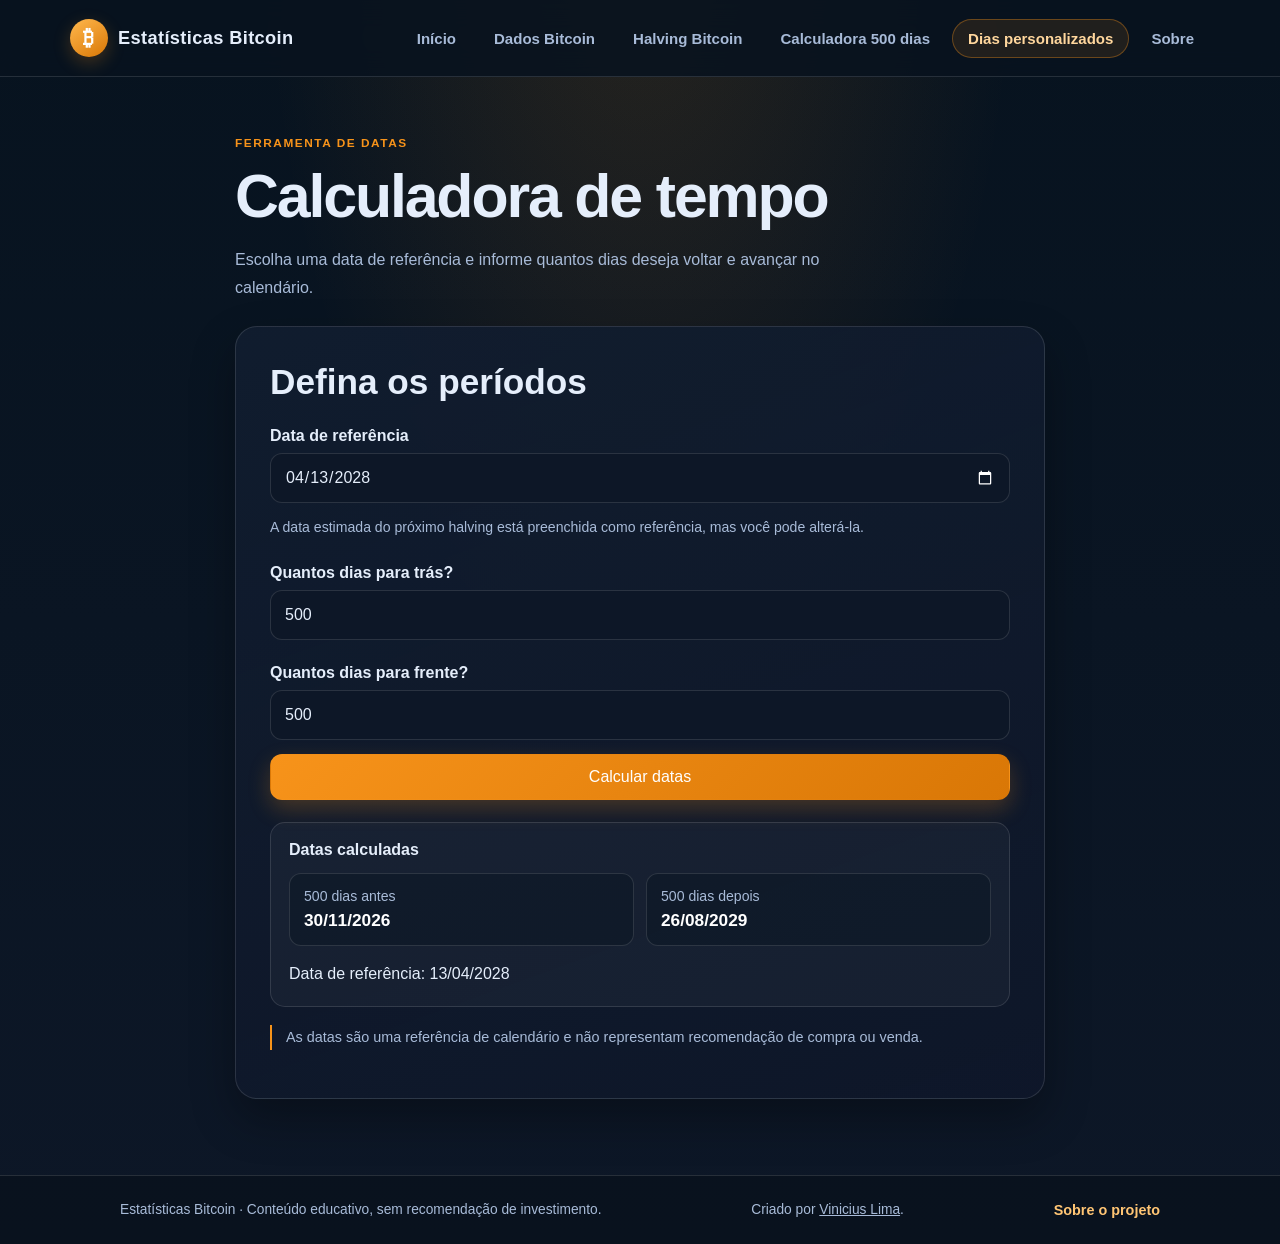
==== calculadora-tempo.html @ bfd5b89e "Organiza conteúdo de Bitcoin e halving Co-authored-by: Copilot <223556219+Copilot@users.noreply.gith" ====
<!DOCTYPE html>
<html lang="pt-BR">
<head>
  <meta charset="UTF-8">
  <meta name="viewport" content="width=device-width, initial-scale=1.0">
  <meta name="theme-color" content="#07131f">
  <meta name="description" content="Calcule datas anteriores e posteriores a uma data de referência, escolhendo quantos dias deseja.">
  <title>Calculadora de tempo | Estatísticas Bitcoin</title>
  <link rel="stylesheet" href="styles.css">
</head>
<body>
  <a class="skip-link" href="#conteudo">Pular para o conteúdo</a>
  <header class="site-header">
    <div class="nav-wrap">
      <a class="brand" href="index.html"><span class="brand-mark" aria-hidden="true">₿</span> Estatísticas Bitcoin</a>
      <nav class="nav" aria-label="Menu principal">
        <a href="index.html">Início</a>
        <a href="dados-bitcoin.html">Dados Bitcoin</a>
        <a href="halving-bitcoin.html">Halving Bitcoin</a>
        <a href="calculadora.html">Calculadora 500 dias</a>
        <a class="active" href="calculadora-tempo.html" aria-current="page">Dias personalizados</a>
        <a href="sobre.html">Sobre</a>
      </nav>
    </div>
  </header>

  <main class="container container-narrow" id="conteudo">
    <div class="page-intro">
      <span class="eyebrow">Ferramenta de datas</span>
      <h1>Calculadora de tempo</h1>
      <p>Escolha uma data de referência e informe quantos dias deseja voltar e avançar no calendário.</p>
    </div>
    <section class="card calculator-card" aria-labelledby="titulo-calculadora">
      <h2 id="titulo-calculadora">Defina os períodos</h2>
      <label class="field-label" for="dataReferencia">Data de referência</label>
      <input type="date" id="dataReferencia" value="2028-04-13" aria-describedby="ajuda-data">
      <p class="helper-text" id="ajuda-data">A data estimada do próximo halving está preenchida como referência, mas você pode alterá-la.</p>

      <label class="field-label" for="diasAntes">Quantos dias para trás?</label>
      <input type="number" id="diasAntes" min="0" step="1" value="500" inputmode="numeric">

      <label class="field-label" for="diasDepois">Quantos dias para frente?</label>
      <input type="number" id="diasDepois" min="0" step="1" value="500" inputmode="numeric">

      <button class="btn btn-primary" id="calcular" type="button">Calcular datas</button>
      <div class="result" id="saida" role="status" aria-live="polite" hidden></div>
      <p class="notice">As datas são uma referência de calendário e não representam recomendação de compra ou venda.</p>
    </section>
  </main>

  <footer class="site-footer">
    <div class="footer-inner">
      <p>Estatísticas Bitcoin · Conteúdo educativo, sem recomendação de investimento.</p>
      <p>Criado por <a href="https://github.com/viniciusLima-cell" target="_blank" rel="noopener noreferrer">Vinicius Lima</a>.</p>
      <a class="footer-link" href="sobre.html">Sobre o projeto</a>
    </div>
  </footer>

  <script>
    function calcular() {
      const dataInput = document.getElementById('dataReferencia').value;
      const diasAntesInput = document.getElementById('diasAntes').value;
      const diasDepoisInput = document.getElementById('diasDepois').value;
      const saida = document.getElementById('saida');

      if (!dataInput || diasAntesInput === '' || diasDepoisInput === '') {
        saida.textContent = 'Preencha a data de referência e os dois períodos em dias.';
        saida.hidden = false;
        return;
      }

      const [ano, mes, dia] = dataInput.split('-').map(Number);
      const referencia = new Date(ano, mes - 1, dia, 12);
      if (
        Number.isNaN(referencia.getTime()) ||
        referencia.getFullYear() !== ano ||
        referencia.getMonth() !== mes - 1 ||
        referencia.getDate() !== dia
      ) {
        saida.textContent = 'A data informada não é válida. Escolha outra data.';
        saida.hidden = false;
        return;
      }

      const diasAntes = Number(diasAntesInput);
      const diasDepois = Number(diasDepoisInput);
      if (
        !Number.isSafeInteger(diasAntes) ||
        !Number.isSafeInteger(diasDepois) ||
        diasAntes < 0 ||
        diasDepois < 0
      ) {
        saida.textContent = 'Informe uma quantidade inteira de dias igual ou maior que zero.';
        saida.hidden = false;
        return;
      }

      const dataAnterior = new Date(referencia);
      dataAnterior.setDate(dataAnterior.getDate() - diasAntes);
      const dataPosterior = new Date(referencia);
      dataPosterior.setDate(dataPosterior.getDate() + diasDepois);
      if (Number.isNaN(dataAnterior.getTime()) || Number.isNaN(dataPosterior.getTime())) {
        saida.textContent = 'Não foi possível calcular essas datas. Tente informar períodos menores.';
        saida.hidden = false;
        return;
      }

      const textoAntes = diasAntes === 1 ? '1 dia antes' : `${diasAntes} dias antes`;
      const textoDepois = diasDepois === 1 ? '1 dia depois' : `${diasDepois} dias depois`;
      saida.innerHTML = `
        <strong>Datas calculadas</strong>
        <div class="result-grid">
          <div class="result-item"><span>${textoAntes}</span><strong>${dataAnterior.toLocaleDateString('pt-BR')}</strong></div>
          <div class="result-item"><span>${textoDepois}</span><strong>${dataPosterior.toLocaleDateString('pt-BR')}</strong></div>
        </div>
        <p class="result-count">Data de referência: ${referencia.toLocaleDateString('pt-BR')}</p>
      `;
      saida.hidden = false;
    }

    document.getElementById('calcular').addEventListener('click', calcular);
    document.getElementById('dataReferencia').addEventListener('change', calcular);
    document.getElementById('diasAntes').addEventListener('change', calcular);
    document.getElementById('diasDepois').addEventListener('change', calcular);
    calcular();
  </script>
</body>
</html>
---- styles.css ----
:root {
  color-scheme: dark;
  --background: #07131f;
  --surface: rgba(15, 23, 42, 0.84);
  --surface-soft: rgba(255, 255, 255, 0.035);
  --primary: #f7931a;
  --primary-dark: #d97706;
  --text: #e5eefb;
  --muted: #a8bbd8;
  --line: rgba(255, 255, 255, 0.12);
  --shadow: 0 20px 45px rgba(0, 0, 0, 0.3);
}

* {
  box-sizing: border-box;
}

html {
  min-width: 320px;
  scroll-behavior: smooth;
}

body {
  min-height: 100vh;
  margin: 0;
  display: flex;
  flex-direction: column;
  font-family: "Segoe UI", Tahoma, Geneva, Verdana, sans-serif;
  background:
    radial-gradient(ellipse at 50% -10%, rgba(247, 147, 26, 0.14), transparent 42%),
    linear-gradient(180deg, #07131f 0%, #0d1727 100%);
  color: var(--text);
}

a {
  color: inherit;
}

a:focus-visible,
button:focus-visible,
input:focus-visible {
  outline: 3px solid rgba(247, 147, 26, 0.8);
  outline-offset: 3px;
}

.skip-link {
  position: absolute;
  z-index: 20;
  top: 8px;
  left: 8px;
  transform: translateY(-150%);
  padding: 10px 14px;
  border-radius: 8px;
  background: #fff;
  color: #111827;
}

.skip-link:focus {
  transform: translateY(0);
}

.site-header {
  position: sticky;
  top: 0;
  z-index: 10;
  background: rgba(8, 19, 31, 0.88);
  border-bottom: 1px solid var(--line);
  backdrop-filter: blur(14px);
}

.nav-wrap {
  width: min(1180px, 100%);
  min-height: 76px;
  margin: 0 auto;
  padding: 14px 20px;
  display: flex;
  align-items: center;
  justify-content: space-between;
  gap: 20px;
}

.brand {
  display: inline-flex;
  align-items: center;
  gap: 10px;
  color: var(--text);
  text-decoration: none;
  font-size: 1.14rem;
  font-weight: 750;
  letter-spacing: 0.02em;
  white-space: nowrap;
}

.brand-mark {
  display: grid;
  width: 38px;
  height: 38px;
  place-items: center;
  border-radius: 50%;
  background: linear-gradient(145deg, #ffb84d, var(--primary-dark));
  box-shadow: 0 6px 18px rgba(247, 147, 26, 0.24);
  color: #fff;
  font-size: 1.35rem;
  font-weight: 800;
}

.nav {
  display: flex;
  align-items: center;
  gap: 6px;
}

.nav a {
  padding: 10px 15px;
  border: 1px solid transparent;
  border-radius: 999px;
  color: var(--muted);
  font-size: 0.94rem;
  font-weight: 650;
  text-decoration: none;
  transition: background 0.2s ease, color 0.2s ease, border-color 0.2s ease;
}

.nav a:hover,
.nav a.active {
  border-color: rgba(247, 147, 26, 0.35);
  background: rgba(247, 147, 26, 0.1);
  color: #ffd79d;
}

main {
  width: 100%;
  flex: 1;
}

.container {
  width: min(1080px, 100%);
  margin: 0 auto;
  padding: 56px 20px 76px;
}

.container-narrow {
  width: min(850px, 100%);
}

.eyebrow {
  display: inline-block;
  margin-bottom: 14px;
  color: var(--primary);
  font-size: 0.74rem;
  font-weight: 750;
  letter-spacing: 0.13em;
  text-transform: uppercase;
}

h1,
h2,
h3,
p {
  margin-top: 0;
}

h1 {
  margin-bottom: 16px;
  font-size: clamp(2.15rem, 5vw, 3.8rem);
  line-height: 1.08;
  letter-spacing: -0.035em;
}

h2 {
  margin-bottom: 14px;
  font-size: clamp(1.55rem, 3vw, 2.2rem);
  line-height: 1.2;
}

h3 {
  margin-bottom: 10px;
  font-size: 1.1rem;
}

p {
  color: var(--muted);
  line-height: 1.75;
}

.card {
  border: 1px solid var(--line);
  border-radius: 22px;
  background: linear-gradient(160deg, rgba(17, 29, 47, 0.94), var(--surface));
  box-shadow: var(--shadow);
}

.hero {
  display: grid;
  grid-template-columns: minmax(0, 1.35fr) minmax(250px, 0.65fr);
  align-items: stretch;
  gap: 22px;
}

.hero-copy {
  padding: clamp(26px, 5vw, 48px);
}

.lead {
  max-width: 660px;
  margin-bottom: 26px;
  font-size: 1.08rem;
}

.actions {
  display: flex;
  flex-wrap: wrap;
  gap: 12px;
}

.btn {
  display: inline-flex;
  min-height: 46px;
  align-items: center;
  justify-content: center;
  padding: 12px 19px;
  border: 1px solid var(--line);
  border-radius: 12px;
  font-weight: 700;
  text-decoration: none;
  transition: transform 0.2s ease, box-shadow 0.2s ease, background 0.2s ease;
}

.btn:hover {
  transform: translateY(-2px);
}

.btn-primary {
  border-color: transparent;
  background: linear-gradient(135deg, var(--primary), var(--primary-dark));
  box-shadow: 0 9px 22px rgba(247, 147, 26, 0.24);
  color: #fff;
}

.btn-secondary {
  background: rgba(255, 255, 255, 0.035);
  color: var(--text);
}

.highlight-card {
  position: relative;
  display: flex;
  min-height: 260px;
  flex-direction: column;
  justify-content: center;
  overflow: hidden;
  padding: 28px;
}

.highlight-card::after {
  position: absolute;
  right: -25px;
  bottom: -75px;
  color: rgba(247, 147, 26, 0.09);
  content: "₿";
  font-size: 13rem;
  font-weight: 800;
  line-height: 1;
}

.highlight-card > * {
  position: relative;
  z-index: 1;
}

.highlight-number {
  margin-bottom: 10px;
  color: #fff;
  font-size: clamp(2.7rem, 5vw, 4rem);
  font-weight: 800;
  letter-spacing: -0.04em;
}

.highlight-card p,
.feature-card p,
.info-card p {
  margin-bottom: 0;
}

.section {
  margin-top: 54px;
}

.section-heading {
  max-width: 650px;
  margin-bottom: 22px;
}

.section-heading p {
  margin-bottom: 0;
}

.feature-grid,
.info-grid {
  display: grid;
  grid-template-columns: repeat(3, minmax(0, 1fr));
  gap: 16px;
}

.feature-card,
.info-card {
  padding: 22px;
}

.feature-icon {
  display: grid;
  width: 40px;
  height: 40px;
  margin-bottom: 16px;
  place-items: center;
  border: 1px solid rgba(247, 147, 26, 0.25);
  border-radius: 12px;
  background: rgba(247, 147, 26, 0.1);
  color: #ffc574;
  font-size: 1.1rem;
  font-weight: 800;
}

.page-intro {
  margin-bottom: 24px;
}

.page-intro p {
  max-width: 650px;
  margin-bottom: 0;
}

.calculator-card {
  padding: clamp(22px, 4vw, 34px);
}

.field-label {
  display: block;
  margin: 24px 0 8px;
  color: var(--text);
  font-weight: 650;
}

input[type="date"],
input[type="number"] {
  display: block;
  width: 100%;
  min-height: 50px;
  padding: 12px 14px;
  border: 1px solid var(--line);
  border-radius: 12px;
  background: #0d1727;
  color: var(--text);
  font: inherit;
}

.calculator-card .btn {
  width: 100%;
  margin-top: 14px;
  cursor: pointer;
  font: inherit;
}

.result {
  margin-top: 22px;
  padding: 18px;
  border: 1px solid var(--line);
  border-radius: 15px;
  background: var(--surface-soft);
}

.result[hidden] {
  display: none;
}

.result-grid {
  display: grid;
  grid-template-columns: repeat(2, minmax(0, 1fr));
  gap: 12px;
  margin: 14px 0;
}

.result-item {
  padding: 14px;
  border: 1px solid var(--line);
  border-radius: 12px;
  background: rgba(8, 19, 31, 0.42);
}

.result-item span {
  display: block;
  margin-bottom: 6px;
  color: var(--muted);
  font-size: 0.88rem;
}

.result-item strong {
  color: #fff;
  font-size: 1.08rem;
}

.result-count {
  margin-bottom: 0;
  color: var(--text);
}

.helper-text {
  margin: 12px 0 0;
  font-size: 0.88rem;
}

.notice {
  margin-top: 18px;
  padding-left: 14px;
  border-left: 2px solid var(--primary);
  font-size: 0.9rem;
}

.market-intro {
  margin-bottom: 28px;
}

.market-grid {
  display: grid;
  grid-template-columns: repeat(2, minmax(0, 1fr));
  gap: 18px;
}

.market-card,
.market-chart-card {
  padding: clamp(22px, 4vw, 32px);
}

.market-card .eyebrow,
.market-chart-heading .eyebrow {
  margin-bottom: 12px;
}

.market-value {
  margin-bottom: 8px;
  color: #fff;
  font-size: clamp(2rem, 5vw, 3rem);
  overflow-wrap: anywhere;
}

.market-out-of {
  color: var(--muted);
  font-size: 0.55em;
}

.market-secondary,
.market-change,
.market-sentiment {
  margin-bottom: 8px;
  color: var(--text);
}

.market-change {
  font-weight: 700;
}

.market-positive {
  color: #73d6a0;
}

.market-negative {
  color: #ff8c8c;
}

.market-updated {
  margin: 12px 0 0;
  font-size: 0.82rem;
}

.sentiment-meter {
  height: 12px;
  margin: 18px 0 12px;
  overflow: hidden;
  border-radius: 999px;
  background: linear-gradient(90deg, #e45757, #f7931a 50%, #55bd83);
}

.sentiment-meter-fill {
  display: block;
  width: 0;
  height: 100%;
  border-right: 2px solid #fff;
  background: rgba(7, 19, 31, 0.78);
  transition: width 0.3s ease;
}

.market-chart-card {
  margin-top: 18px;
}

.market-chart-heading {
  display: flex;
  align-items: flex-start;
  justify-content: space-between;
  gap: 18px;
}

.market-chart-heading h2 {
  margin-bottom: 4px;
  font-size: clamp(1.3rem, 3vw, 1.8rem);
}

.chart-controls {
  display: flex;
  flex-wrap: wrap;
  justify-content: flex-end;
  gap: 8px;
}

.chart-range {
  min-height: 38px;
  padding: 7px 10px;
  border: 1px solid var(--line);
  border-radius: 999px;
  background: rgba(255, 255, 255, 0.035);
  color: var(--muted);
  font: inherit;
  font-size: 0.82rem;
  font-weight: 650;
  white-space: nowrap;
  cursor: pointer;
}

.chart-range:hover,
.chart-range[aria-pressed="true"] {
  border-color: rgba(247, 147, 26, 0.35);
  background: rgba(247, 147, 26, 0.1);
  color: #ffd79d;
}

.chart-container {
  min-height: 260px;
  margin-top: 24px;
}

.bitcoin-chart {
  display: block;
  width: 100%;
  height: 360px;
  overflow: visible;
}

.bitcoin-chart[hidden],
.chart-labels[hidden],
.chart-message[hidden] {
  display: none;
}

.chart-grid-line {
  stroke: rgba(255, 255, 255, 0.1);
  stroke-width: 1;
}

.chart-axis-label {
  fill: var(--muted);
}

.chart-axis-label,
.chart-current-label {
  font-family: "Segoe UI", Tahoma, Geneva, Verdana, sans-serif;
  font-variant-numeric: tabular-nums;
  letter-spacing: 0.01em;
}

.chart-point {
  fill: var(--primary);
  stroke: var(--background);
  stroke-width: 2;
  vector-effect: non-scaling-stroke;
}

.chart-current-label {
  fill: #fff;
  font-weight: 700;
}

.chart-area {
  fill: url(#preenchimentoGrafico);
}

.chart-line {
  fill: none;
  stroke: var(--primary);
  stroke-linecap: round;
  stroke-linejoin: round;
  stroke-width: 3;
  vector-effect: non-scaling-stroke;
}

.chart-message {
  display: grid;
  min-height: 260px;
  margin: 0;
  place-items: center;
  text-align: center;
}

.chart-labels {
  display: flex;
  justify-content: space-between;
  gap: 12px;
  color: var(--muted);
  font-size: 0.82rem;
}

.market-actions {
  display: flex;
  align-items: center;
  justify-content: space-between;
  gap: 20px;
  margin-top: 18px;
}

.market-actions .btn {
  flex: 0 0 auto;
  cursor: pointer;
  font: inherit;
}

.market-actions .btn:disabled {
  cursor: wait;
  opacity: 0.7;
}

.market-disclaimer {
  margin: 0;
  font-size: 0.86rem;
}

.site-footer {
  border-top: 1px solid var(--line);
  background: rgba(5, 12, 21, 0.45);
}

.footer-inner {
  width: min(1080px, 100%);
  margin: 0 auto;
  padding: 22px 20px;
  display: flex;
  align-items: center;
  justify-content: space-between;
  gap: 14px;
}

.footer-inner p {
  margin: 0;
  font-size: 0.86rem;
}

.footer-link {
  color: #ffc574;
  font-size: 0.9rem;
  font-weight: 650;
  text-decoration: none;
}

.footer-link:hover {
  text-decoration: underline;
}

@media (max-width: 760px) {
  .nav-wrap {
    min-height: auto;
    flex-direction: column;
    align-items: flex-start;
    gap: 10px;
    padding: 13px 18px;
  }

  .nav {
    width: 100%;
    gap: 2px;
    overflow-x: auto;
    padding-bottom: 2px;
  }

  .nav a {
    padding: 9px 12px;
    white-space: nowrap;
  }

  .container {
    padding: 36px 18px 54px;
  }

  .hero {
    grid-template-columns: 1fr;
  }

  .market-grid {
    grid-template-columns: 1fr;
  }

  .market-actions {
    align-items: stretch;
    flex-direction: column;
  }

  .market-chart-heading {
    align-items: flex-start;
    flex-direction: column;
    gap: 8px;
  }

  .chart-controls {
    justify-content: flex-start;
  }

  .bitcoin-chart {
    height: 260px;
  }

  .highlight-card {
    min-height: 210px;
  }
}

@media (max-width: 560px) {
  .feature-grid,
  .info-grid {
    grid-template-columns: 1fr;
  }

  .result-grid {
    grid-template-columns: 1fr;
  }

  .actions {
    flex-direction: column;
  }

  .footer-inner {
    align-items: flex-start;
    flex-direction: column;
  }
}

@media (prefers-reduced-motion: reduce) {
  *,
  *::before,
  *::after {
    scroll-behavior: auto !important;
    transition-duration: 0.01ms !important;
  }
}
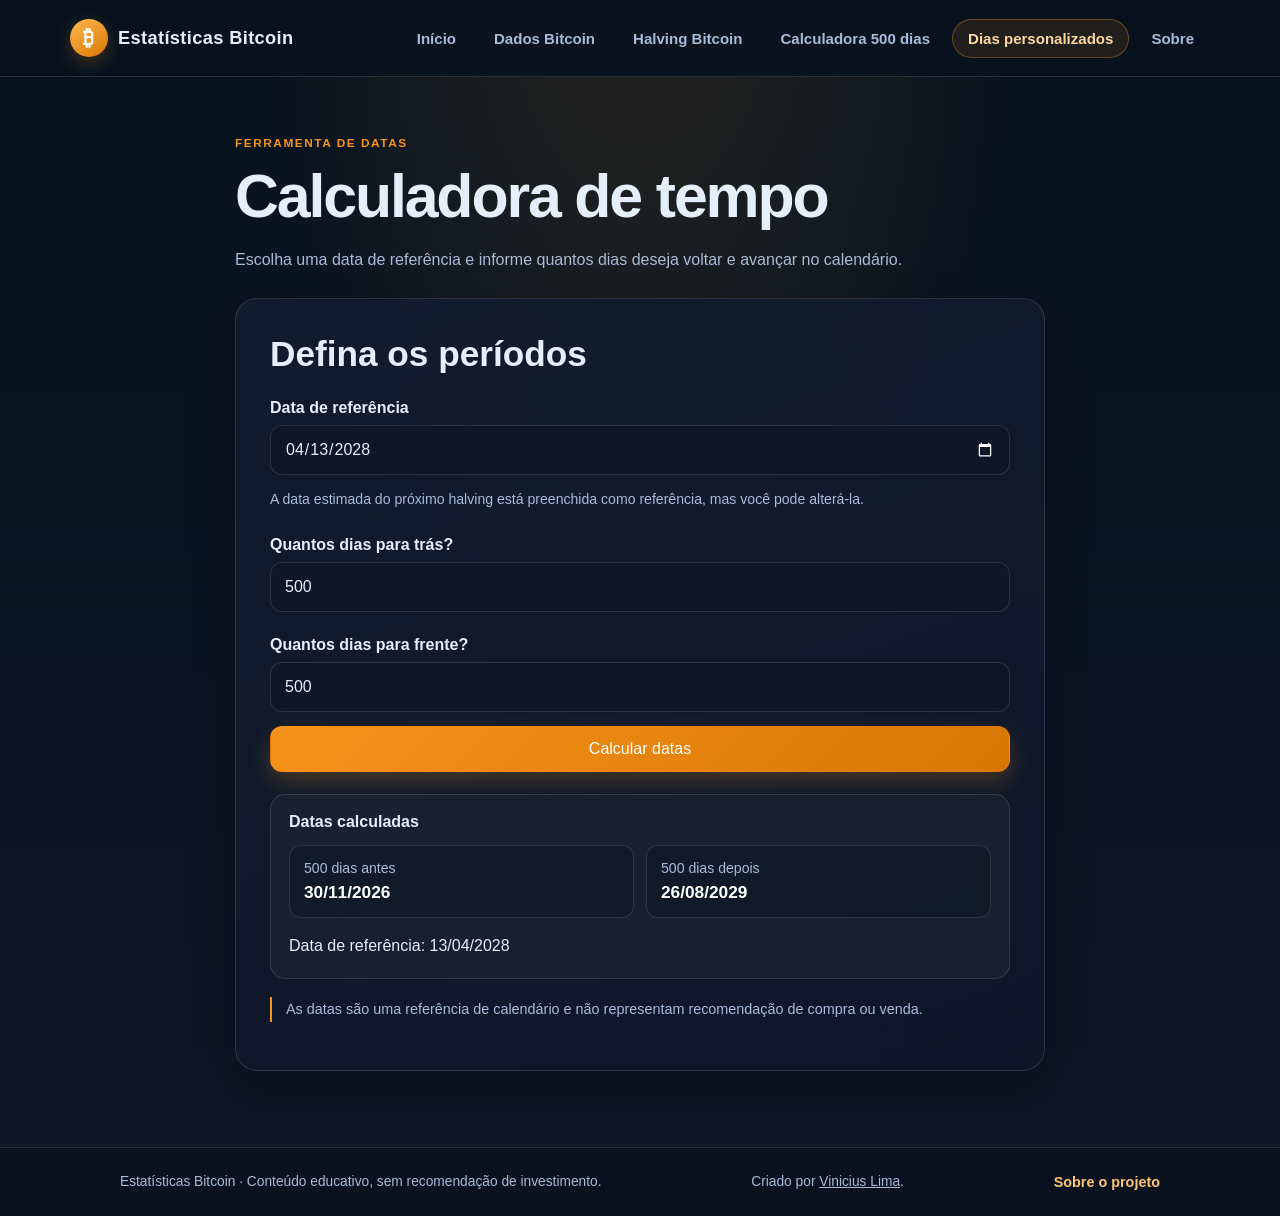
==== commit bf7d21ab: "Adiciona classe de introdução à calculadora e ajusta estilos para melhor apresentação" ====
--- a/calculadora-tempo.html
+++ b/calculadora-tempo.html
@@ -6,6 +6,7 @@
   <meta name="theme-color" content="#07131f">
   <meta name="description" content="Calcule datas anteriores e posteriores a uma data de referência, escolhendo quantos dias deseja.">
   <title>Calculadora de tempo | Estatísticas Bitcoin</title>
+  <link rel="icon" type="image/svg+xml" href="favicon.svg">
   <link rel="stylesheet" href="styles.css">
 </head>
 <body>
@@ -25,7 +26,7 @@
   </header>
 
   <main class="container container-narrow" id="conteudo">
-    <div class="page-intro">
+    <div class="page-intro calculator-intro">
       <span class="eyebrow">Ferramenta de datas</span>
       <h1>Calculadora de tempo</h1>
       <p>Escolha uma data de referência e informe quantos dias deseja voltar e avançar no calendário.</p>
--- a/styles.css
+++ b/styles.css
@@ -25,6 +25,7 @@
   margin: 0;
   display: flex;
   flex-direction: column;
+  overflow-x: hidden;
   font-family: "Segoe UI", Tahoma, Geneva, Verdana, sans-serif;
   background:
     radial-gradient(ellipse at 50% -10%, rgba(247, 147, 26, 0.14), transparent 42%),
@@ -282,6 +283,15 @@
   margin-bottom: 0;
 }
 
+.info-card p + p {
+  margin-top: 12px;
+}
+
+.info-card > .footer-link {
+  display: inline-block;
+  margin-top: 12px;
+}
+
 .section {
   margin-top: 54px;
 }
@@ -305,6 +315,39 @@
 .feature-card,
 .info-card {
   padding: 22px;
+}
+
+.about-articles {
+  grid-template-columns: 1fr;
+}
+
+.about-article-content {
+  display: grid;
+  grid-template-columns: 40px minmax(0, 1fr);
+  align-items: start;
+  gap: 18px;
+  padding-right: 22px;
+}
+
+.about-article-content .feature-icon {
+  margin-bottom: 0;
+}
+
+.about-article-content h2 {
+  margin-top: 0;
+}
+
+.about-article-content p {
+  margin-inline: 0;
+  text-align: justify;
+  text-justify: inter-word;
+}
+
+.about-article-actions {
+  display: flex;
+  flex-wrap: wrap;
+  gap: 10px;
+  margin-top: 24px;
 }
 
 .feature-icon {
@@ -321,6 +364,16 @@
   font-weight: 800;
 }
 
+.feature-icon svg {
+  width: 22px;
+  height: 22px;
+  fill: none;
+  stroke: currentColor;
+  stroke-width: 1.7;
+  stroke-linecap: round;
+  stroke-linejoin: round;
+}
+
 .page-intro {
   margin-bottom: 24px;
 }
@@ -328,6 +381,18 @@
 .page-intro p {
   max-width: 650px;
   margin-bottom: 0;
+}
+
+.about-intro p {
+  max-width: none;
+  text-align: justify;
+}
+
+.calculator-intro p {
+  max-width: none;
+  margin-inline: 0;
+  text-align: justify;
+  text-justify: inter-word;
 }
 
 .calculator-card {
@@ -473,20 +538,78 @@
 }
 
 .sentiment-meter {
+  position: relative;
   height: 12px;
   margin: 18px 0 12px;
-  overflow: hidden;
   border-radius: 999px;
   background: linear-gradient(90deg, #e45757, #f7931a 50%, #55bd83);
 }
 
-.sentiment-meter-fill {
-  display: block;
-  width: 0;
-  height: 100%;
-  border-right: 2px solid #fff;
-  background: rgba(7, 19, 31, 0.78);
-  transition: width 0.3s ease;
+.sentiment-meter-marker {
+  position: absolute;
+  top: -5px;
+  left: 0;
+  width: 7px;
+  height: 22px;
+  transform: translateX(-50%);
+  border: 2px solid #07131f;
+  border-radius: 999px;
+  background: #fff;
+  box-shadow: 0 0 0 1px rgba(255, 255, 255, 0.85), 0 3px 10px rgba(0, 0, 0, 0.55);
+  transition: left 0.3s ease;
+}
+
+.index-meter {
+  position: relative;
+  height: 12px;
+  margin: 18px 0 8px;
+  border-radius: 999px;
+}
+
+.index-meter[hidden] {
+  display: none;
+}
+
+.index-meter-mayer {
+  --reference-position: 33.333%;
+  background: linear-gradient(90deg, #55bd83 0%, #f7bd4f 38%, #e45757 100%);
+}
+
+.index-meter-mvrv {
+  --reference-position: 25%;
+  background: linear-gradient(90deg, #55bd83 0%, #f7bd4f 30%, #e45757 100%);
+}
+
+.index-meter::before,
+.index-meter-marker {
+  position: absolute;
+  top: -4px;
+  height: 20px;
+  transform: translateX(-50%);
+  border-radius: 999px;
+}
+
+.index-meter::before {
+  left: var(--reference-position);
+  width: 2px;
+  background: rgba(255, 255, 255, 0.72);
+  content: "";
+}
+
+.index-meter-marker {
+  left: 0;
+  width: 5px;
+  border: 1px solid var(--background);
+  background: #fff;
+  box-shadow: 0 0 0 1px rgba(255, 255, 255, 0.45);
+  transition: left 0.3s ease;
+}
+
+.index-meter-scale {
+  margin: 0 0 8px;
+  color: var(--muted);
+  font-size: 0.78rem;
+  line-height: 1.5;
 }
 
 .market-chart-card {
@@ -536,6 +659,7 @@
 .chart-container {
   min-height: 260px;
   margin-top: 24px;
+  overflow: hidden;
 }
 
 .bitcoin-chart {
@@ -572,6 +696,57 @@
   stroke: var(--background);
   stroke-width: 2;
   vector-effect: non-scaling-stroke;
+}
+
+.chart-interaction-line {
+  fill: none;
+  stroke: transparent;
+  stroke-width: 24;
+  pointer-events: stroke;
+  cursor: crosshair;
+}
+
+.chart-tooltip {
+  pointer-events: none;
+}
+
+.chart-tooltip-crosshair {
+  stroke: rgba(255, 255, 255, 0.45);
+  stroke-dasharray: 4 4;
+  stroke-width: 1;
+  vector-effect: non-scaling-stroke;
+}
+
+.chart-tooltip-point {
+  fill: #fff;
+  stroke: var(--primary);
+  stroke-width: 3;
+  vector-effect: non-scaling-stroke;
+}
+
+.chart-tooltip-box {
+  fill: #0d1727;
+  stroke: rgba(247, 147, 26, 0.55);
+  stroke-width: 1;
+  vector-effect: non-scaling-stroke;
+}
+
+.chart-tooltip-price,
+.chart-tooltip-date {
+  font-family: "Segoe UI", Tahoma, Geneva, Verdana, sans-serif;
+  font-variant-numeric: tabular-nums;
+  pointer-events: none;
+}
+
+.chart-tooltip-price {
+  fill: #fff;
+  font-size: 12px;
+  font-weight: 700;
+}
+
+.chart-tooltip-date {
+  fill: var(--muted);
+  font-size: 10px;
 }
 
 .chart-current-label {
@@ -652,6 +827,12 @@
   font-size: 0.86rem;
 }
 
+.footer-inner p,
+.footer-link {
+  max-width: 100%;
+  overflow-wrap: anywhere;
+}
+
 .footer-link {
   color: #ffc574;
   font-size: 0.9rem;
@@ -661,6 +842,30 @@
 
 .footer-link:hover {
   text-decoration: underline;
+}
+
+@media (max-width: 980px) {
+  .nav-wrap {
+    min-height: auto;
+    flex-wrap: wrap;
+  }
+
+  .nav {
+    width: 100%;
+    max-width: 100%;
+    flex-wrap: wrap;
+    overflow-x: hidden;
+  }
+
+  .footer-inner {
+    align-items: flex-start;
+    flex-direction: column;
+    flex-wrap: wrap;
+  }
+
+  .footer-inner p {
+    min-width: min(280px, 100%);
+  }
 }
 
 @media (max-width: 760px) {
@@ -676,7 +881,7 @@
     width: 100%;
     gap: 2px;
     overflow-x: auto;
-    padding-bottom: 2px;
+    padding-bottom: 12px;
   }
 
   .nav a {
